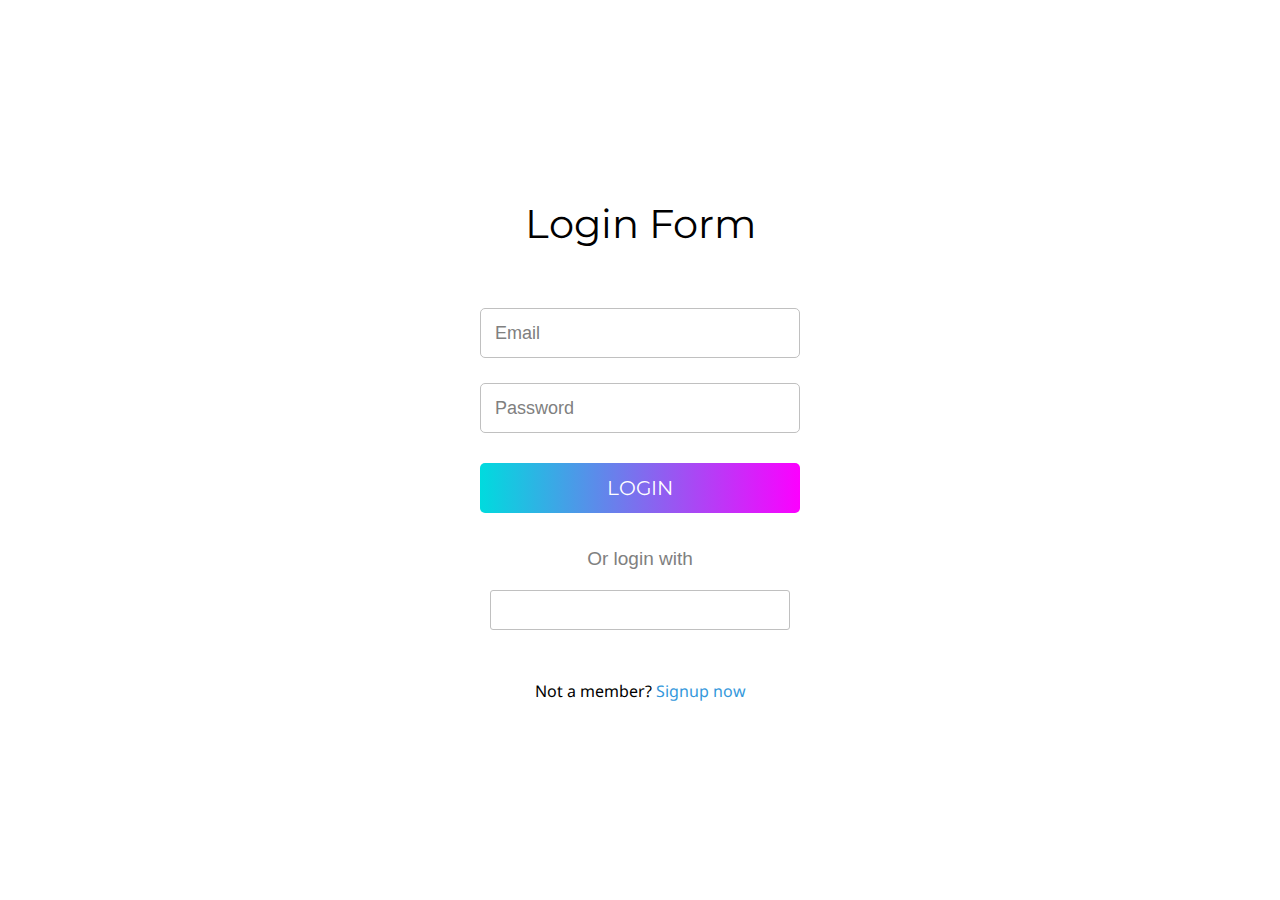
==== index.html @ 4bda64a7 "second commit" ====
<!DOCTYPE html>
<!-- Created By CodingNepal -->
<html lang="en" dir="ltr">
  <head>
    <meta charset="utf-8">
    <!-- <title>Animated Login Form</title> -->
    <link rel="stylesheet" href="form.css">
    <link rel="stylesheet" href="https://cdnjs.cloudflare.com/ajax/libs/font-awesome/5.15.3/css/all.min.css"/>
    <script type="text/javascript" src="//translate.google.com/translate_a/element.js?cb=googleTranslateElementInit"></script>
    <meta name="google-signin-client_id" content="57624130531-4u6sl8aijcd3i1311m5rg8tkr934ctat.apps.googleusercontent.com">
   <script src="https://apis.google.com/js/platform.js" async defer></script>
   <script src="https://ajax.googleapis.com/ajax/libs/jquery/1.8.2/jquery.min.js"></script>
  </head>
  <style>
    .data{
  margin: 100px;
 
  display: none;
  text-align: center;
}
.g-signin2{
  display: flex;
  justify-content: center;
  width: 100%;
  align-items: center;
}
.data .details{
  padding: 30px;
    box-shadow: 0 4px 8px 0 rgba(0, 0, 0, 0.2);
    max-width: 500px;
    margin: auto;
    text-align: center;
    font-family: arial;
}

.data .details p {
  margin: 30px;
}

.desc {
  font-weight: 700;
}

.btn-signout{
  border: none;
  outline: 0;
  display: inline-block;
  padding: 8px;
  color: white;
  background-color: #000;
  text-align: center;
  cursor: pointer;
  width: 100%;
  font-size: 18px;
}

.btn-signout:hover {
  opacity: 0.7;
}
  </style>
  <body>
    <div class="container">
      <header>Login Form</header>
      <form>
        <div class="input-field">
          <input type="text" required>
          <label>Email </label>
        </div>
<div class="input-field">
          <input class="pswrd" type="password" required>
          <span class="show">SHOW</span>
          <label>Password</label>
        </div>
     <div class="button">
          <div class="inner">
         </div>
          <button>LOGIN</button>
     </div>
</form>
<div class="auth">
Or login with</div>
<div class="links">
        <div class="facebook">
          <!-- <i class="fab fa-facebook-square"><span>Facebook</span></i> -->
        </div>

          <!-- <i class="fab fa-google-plus-square"><span>Google</span></i> -->
          
          
</div>
<div class="g-signin2" data-onsuccess="onSignIn"></div>
<div class="signup">
        Not a member? <a href="create.html">Signup now</a>
      </div>
</div>
<div class="data">
  <div class="details">
      <p class="desc">Profile Details</p>
      <img id="pic" class="img-circle" width="100" height="100"/>
      <p><span class="desc">ID:</span> <span id="id"></span></p>
      <p ><span class="desc">Name:</span> <span id="name"></span></p>
      <p ><span class="desc">Email:</span><span id ="email"></span></p>
      <p><button onclick="signOut()" class="btn-signout btn-danger">SignOut</button></p>
  </div>  
</div>
<script>
      document.cookie
     .split(';')
     .map(cookie => cookie.split('='))
     .reduce((accumulator, [key, value]) => ({ ...accumulator, [key.trim()]: decodeURIComponent(value) }), {});
      var input = document.querySelector('.pswrd');
      var show = document.querySelector('.show');
      show.addEventListener('click', active);

      function googleTranslateElementInit() {
        new google.translate.TranslateElement({pageLanguage: 'en'}, 'google_translate_element');
        }
      function active(){
        if(input.type === "password"){
          input.type = "text";
          show.style.color = "#1DA1F2";
          show.textContent = "HIDE";
        }else{
          input.type = "password";
          show.textContent = "SHOW";
          show.style.color = "#111";
        }
      }

      function onSignIn(googleUser){
  const profile = googleUser.getBasicProfile();
     $(".container").css("display", "none");
    $(".data").css("display","block");
     $("#pic").attr('src',profile.getImageUrl());
      $("#email").text(profile.getEmail());
      $("#name").text(profile.getName());
      $("#id").text(profile.getId());
   
}

function signOut(){
    var auth2 = gapi.auth2.getAuthInstance();
    auth2.signOut().then(function(){
        $(".container").css("display", "block");
        $(".data").css("display","none");
        alert('You have been successfully signout');
        
        console.log("Logging out");
    });
}

    </script>

  </body>
</html>
---- form.css ----
@import url('https://fonts.googleapis.com/css?family=Montserrat:600|Noto+Sans|Open+Sans:400,700&display=swap');
*{
  margin: 0;
  padding: 0;
  border-radius: 5px;
  box-sizing: border-box;
}
body{
  height: 100vh;
  display: flex;
  align-items: center;
  text-align: center;
  font-family: sans-serif;
  justify-content: center;
  background: url(bg.jpg);
  background-size: cover;
  background-position: center;
}
.container{
  position: relative;
  width: 400px;
  background: white;
  padding: 60px 40px;
}
header{
  font-size: 40px;
  margin-bottom: 60px;
  font-family: 'Montserrat', sans-serif;
}
.input-field, form .button{
  margin: 25px 0;
  position: relative;
  height: 50px;
  width: 100%;
}
.input-field input{
  height: 100%;
  width: 100%;
  border: 1px solid silver;
  padding-left: 15px;
  outline: none;
  font-size: 19px;
  transition: .4s;
}
input:focus{
  border: 1px solid #1DA1F2;
}
.input-field label, span.show{
  position: absolute;
  top: 50%;
  transform: translateY(-50%);
}
.input-field label{
  left: 15px;
  pointer-events: none;
  color: grey;
  font-size: 18px;
  transition: .4s;
}
span.show{
  right: 20px;
  color: #111;
  font-size: 14px;
  font-weight: bold;
  cursor: pointer;
  user-select: none;
  visibility: hidden;
  font-family: 'Open Sans', sans-serif;
}
input:valid ~ span.show{
  visibility: visible;
}
input:focus ~ label,
input:valid ~ label{
  transform: translateY(-33px);
  background: white;
  font-size: 16px;
  color: #1DA1F2;
}
form .button{
  margin-top: 30px;
  overflow: hidden;
  z-index: 111;
}
.button .inner{
  position: absolute;
  height: 100%;
  width: 300%;
  left: -100%;
  z-index: -1;
  transition: all .4s;
  background: -webkit-linear-gradient(right,#00dbde,#fc00ff,#00dbde,#fc00ff);
}
.button:hover .inner{
  left: 0;
}
.button button{
  width: 100%;
  height: 100%;
  border: none;
  background: none;
  outline: none;
  color: white;
  font-size: 20px;
  cursor: pointer;
  font-family: 'Montserrat', sans-serif;
}
.container .auth{
  margin: 35px 0 20px 0;
  font-size: 19px;
  color: grey;
}
.links{
  display: flex;
  cursor: pointer;
}
.facebook, .google{
  height: 40px;
  width: 100%;
  border: 1px solid silver;
  border-radius: 3px;
  margin: 0 10px;
  transition: .4s;
}
.facebook:hover{
  border: 1px solid #4267B2;
}
.google:hover{
  border: 1px solid #dd4b39;
}
.facebook i, .facebook span{
  color: #4267B2;
}
.google i, .google span{
  color: #dd4b39;
}
.links i{
  font-size: 23px;
  line-height: 40px;
  margin-left: -90px;
}
.links span{
  position: absolute;
  font-size: 17px;
  font-weight: bold;
  padding-left: 8px;
  font-family: 'Open Sans', sans-serif;
}
.signup{
  margin-top: 50px;
  font-family: 'Noto Sans', sans-serif;
}
.signup a{
  color: #3498db;
  text-decoration: none;
}
.signup a:hover{
  text-decoration: underline;
}
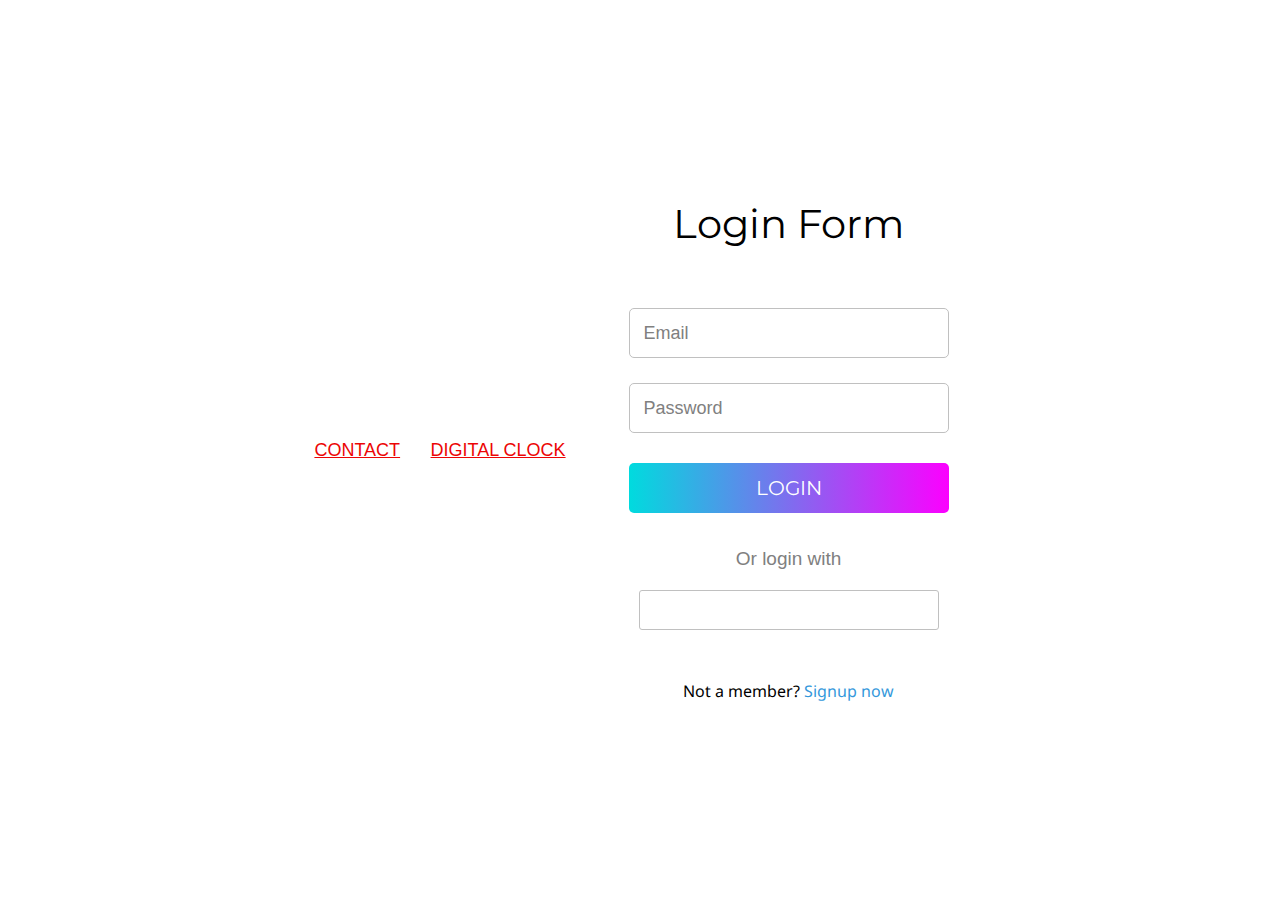
==== commit 623035c3: "third commit" ====
--- a/index.html
+++ b/index.html
@@ -53,13 +53,33 @@
   width: 100%;
   font-size: 18px;
 }
+ ul{
+      float: right;
+      margin-right: 200px;
+  }
 
+  ul  {
+    display: inline-block;
+    margin: 0 10px;
+    line-height: 100px;
+  }
+  ul a{
+      color: rgb(236, 5, 5);
+      font-size: 18px;
+      text-transform: uppercase;
+      border-radius: 3px;
+      padding: 7px 13px;
+  }
 .btn-signout:hover {
   opacity: 0.7;
 }
   </style>
   <body>
-    <div class="container">
+    <ul>
+      <a href="contact.html">Contact</a> 
+      <a href="clock.html">Digital Clock</a>
+    </ul>
+     <div class="container">
       <header>Login Form</header>
       <form>
         <div class="input-field">
